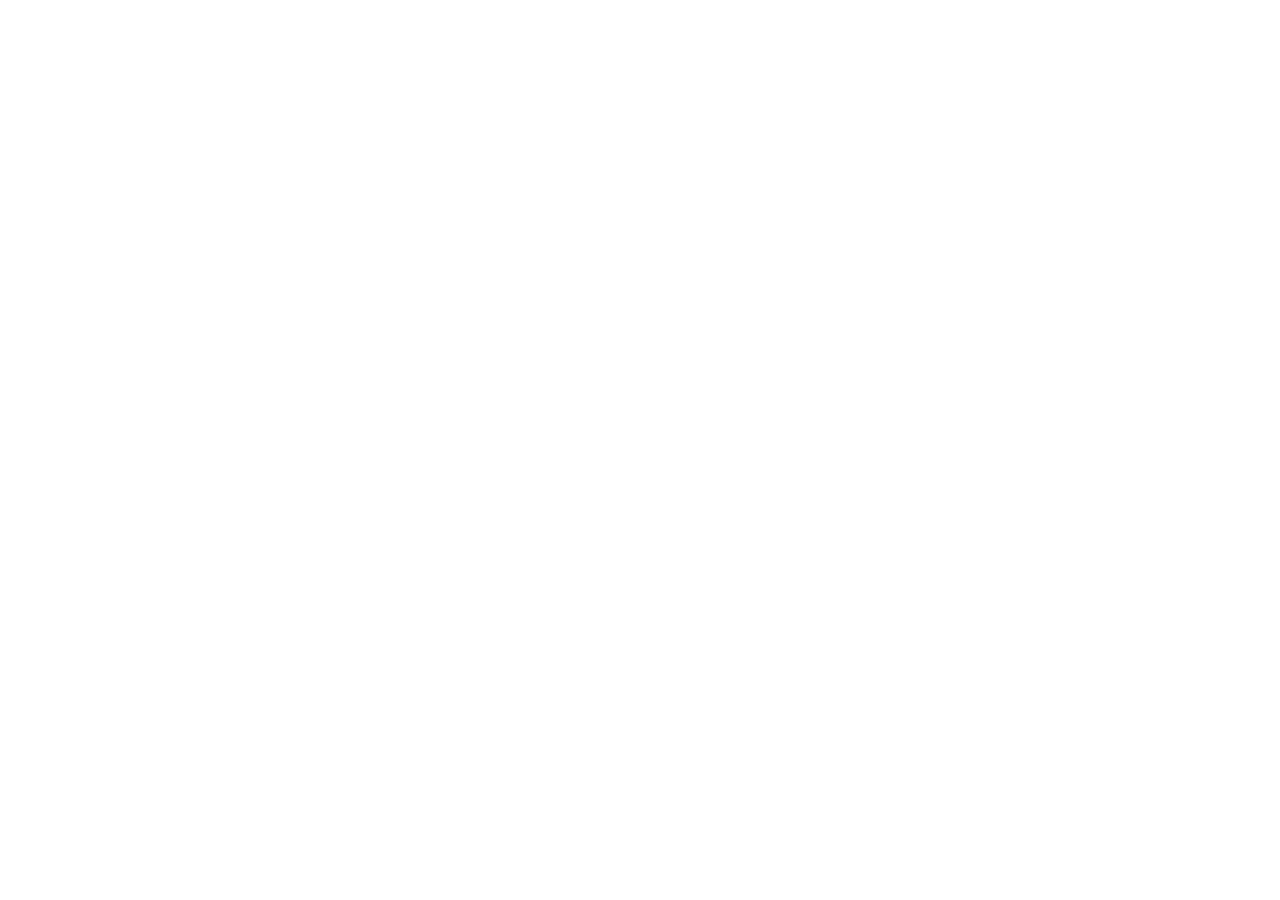
==== reservation.html @ cbc21ff5 "feat: images locales, galerie remaniée, page réservation eviivo - Téléchargement des 33 photos depui" ====
<!DOCTYPE html>
<html lang="fr">
  <head>
    <meta charset="utf-8" />
    <meta name="viewport" content="width=device-width, initial-scale=1" />
    <title>Réserver — Les Terrasses du Fort</title>
    <meta http-equiv="refresh" content="0; url=https://www.les-terrasses-du-fort.fr/fr-FR/le-studio?noofrooms=1&adults1=2&children1=0&utm_source=website&utm_medium=direct" />
    <link rel="canonical" href="https://www.les-terrasses-du-fort.fr/fr-FR/le-studio" />
  </head>
  <body>
    <script>
      window.location.replace(
        'https://www.les-terrasses-du-fort.fr/fr-FR/le-studio?noofrooms=1&adults1=2&children1=0&utm_source=website&utm_medium=direct'
      );
    </script>
    <p>Redirection vers la page de réservation…
      <a href="https://www.les-terrasses-du-fort.fr/fr-FR/le-studio?noofrooms=1&adults1=2&children1=0">
        Cliquez ici si la redirection ne fonctionne pas.
      </a>
    </p>
  </body>
</html>
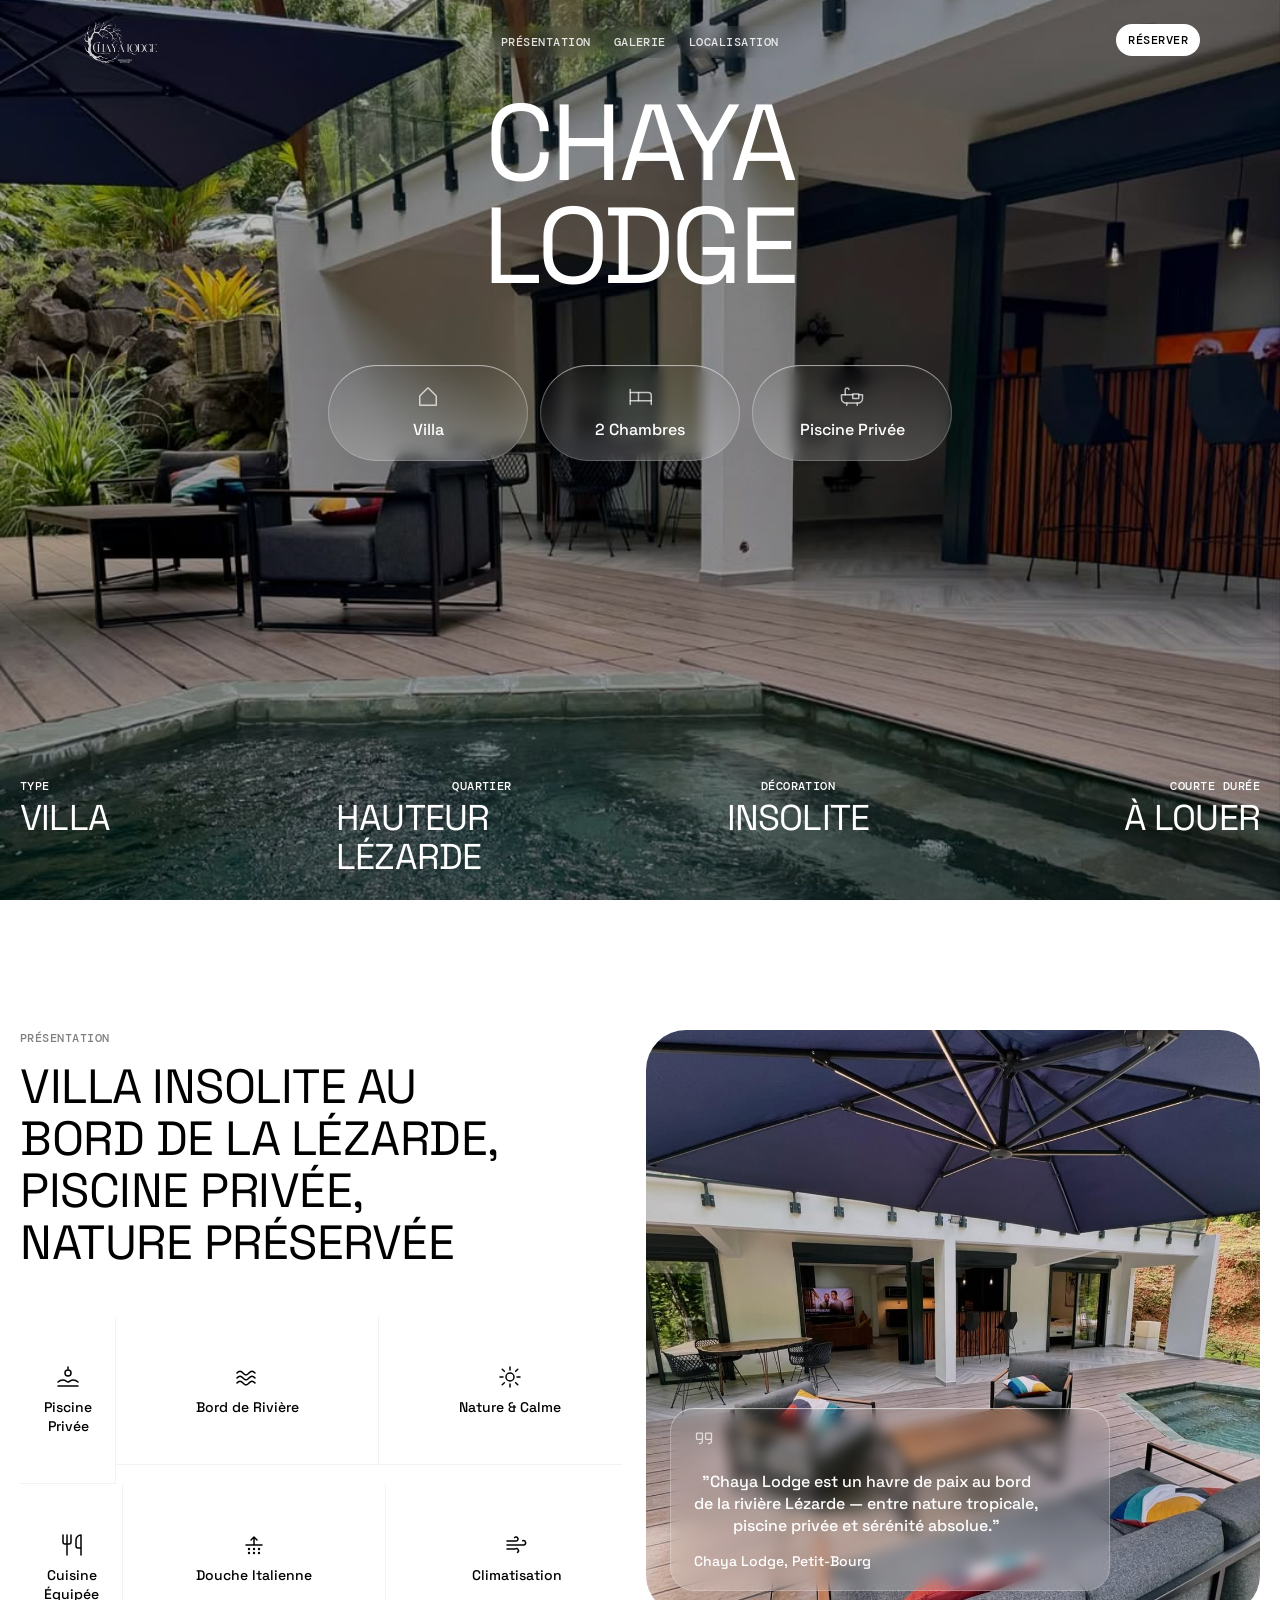
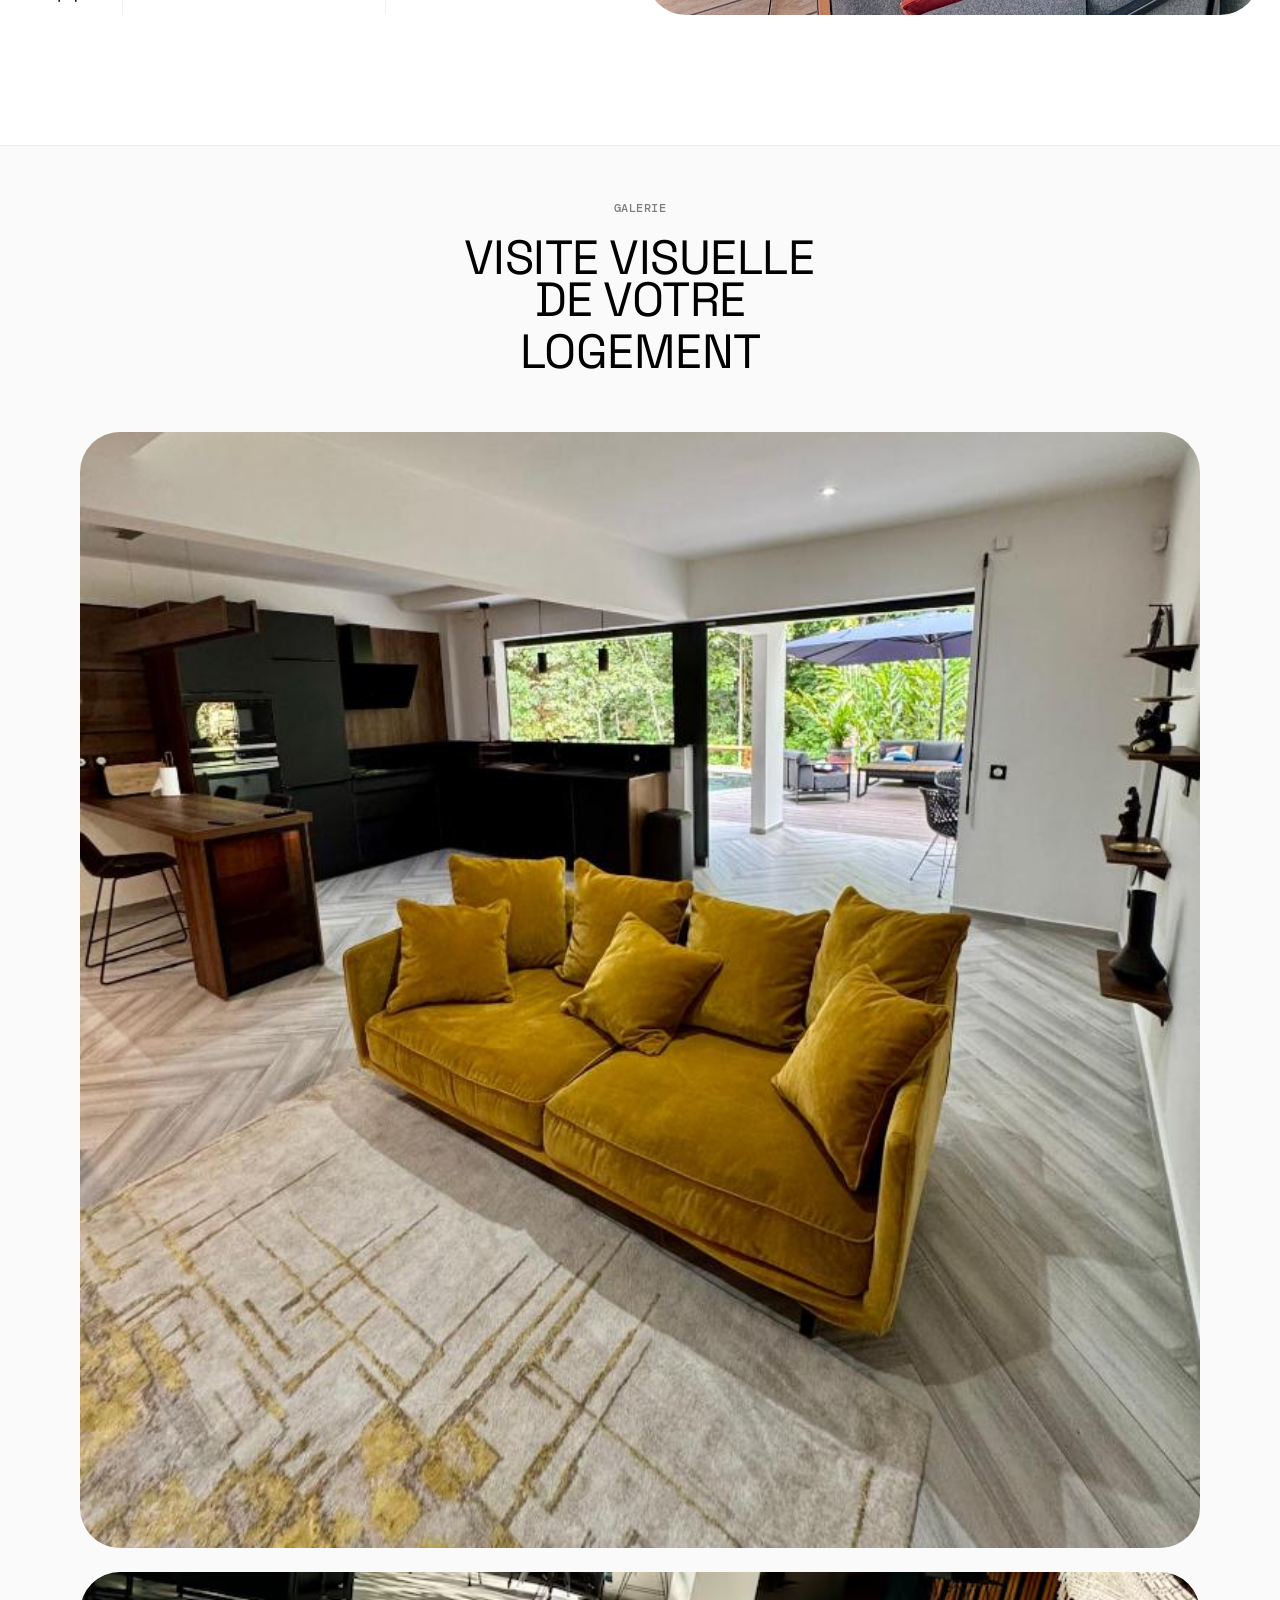
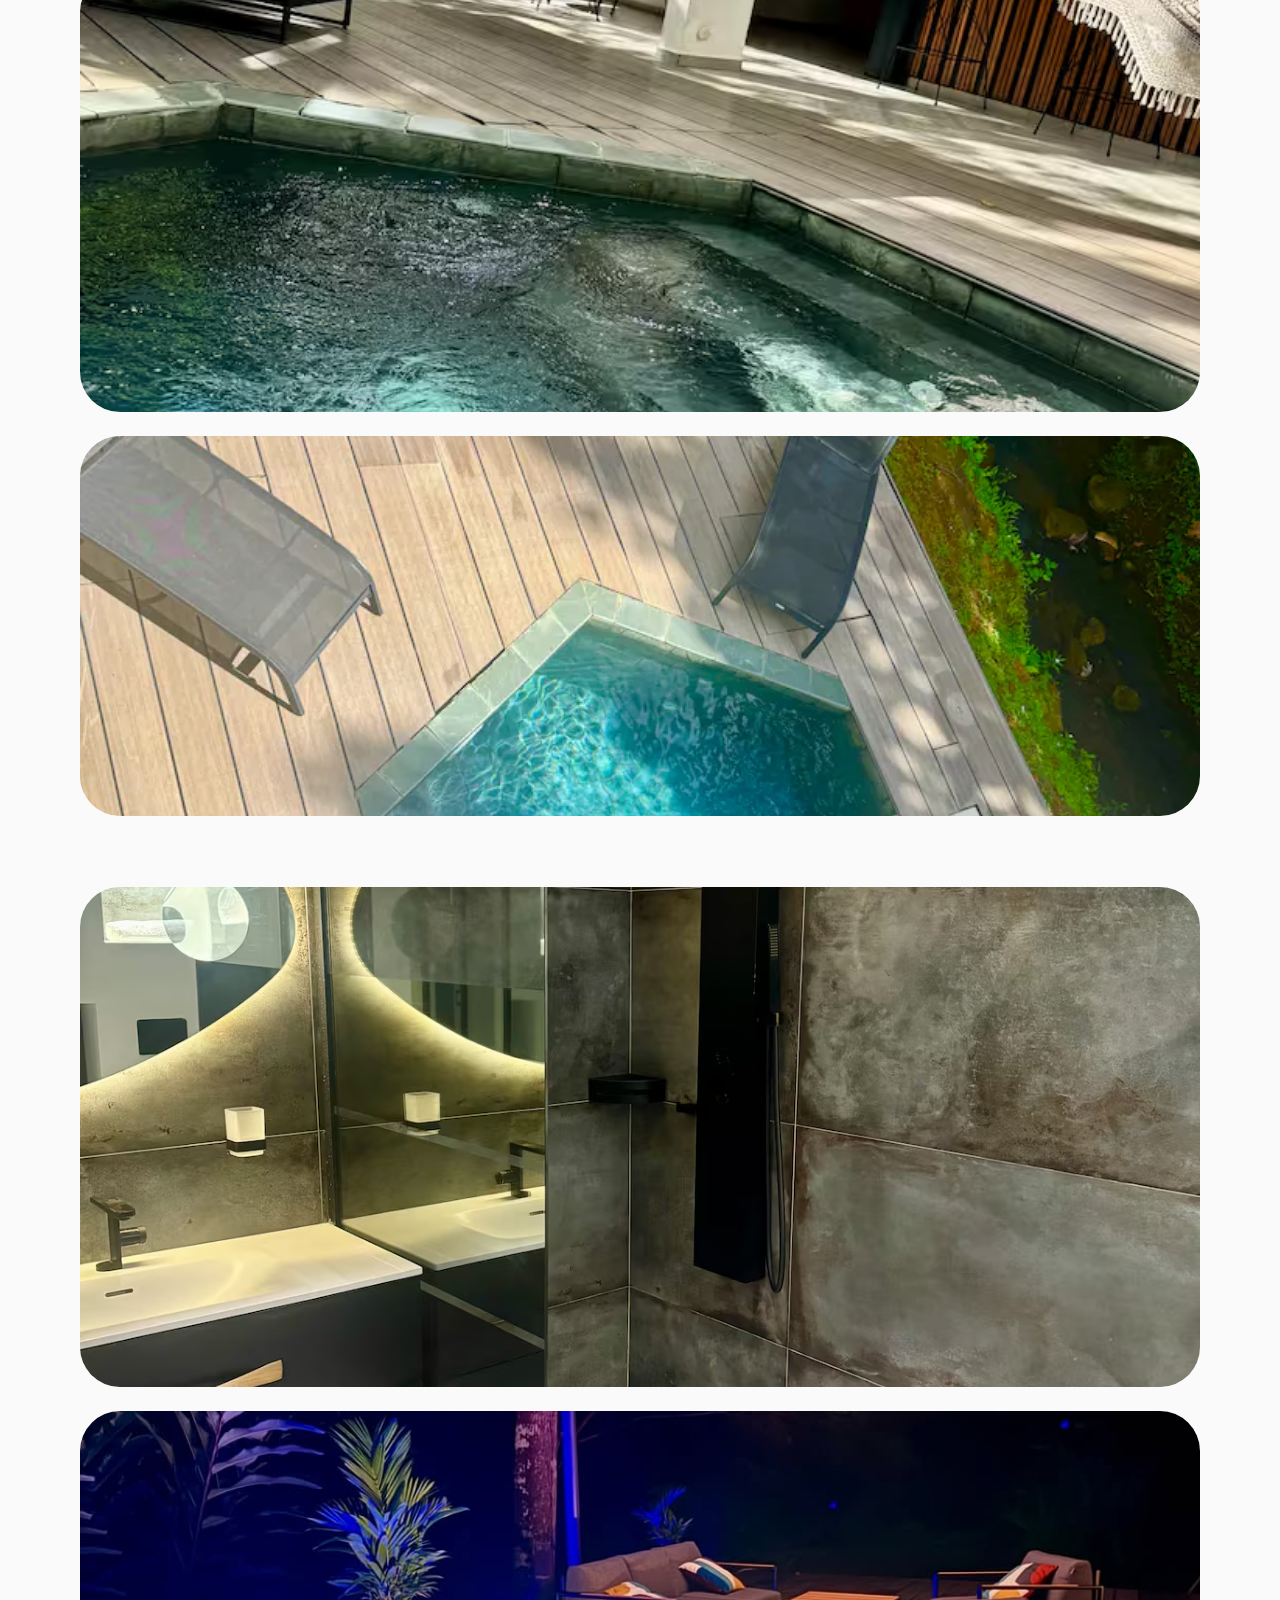
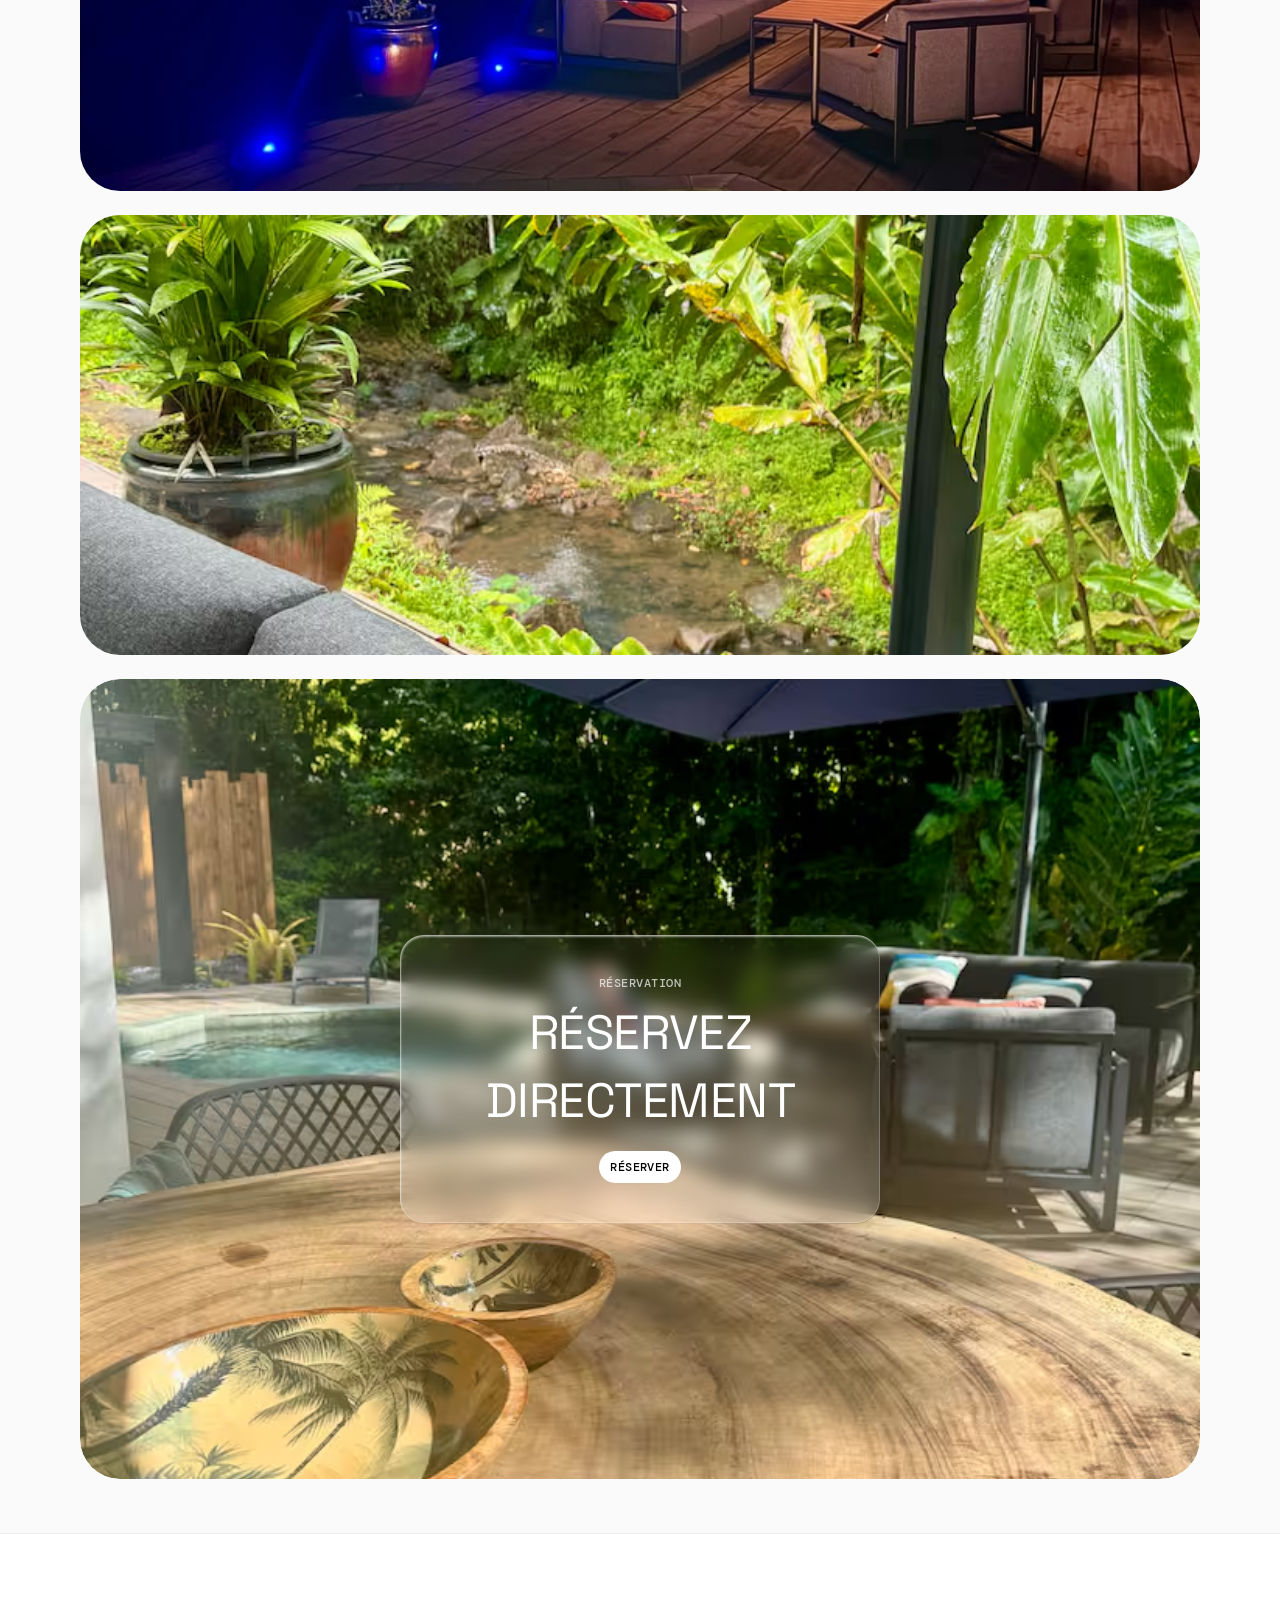
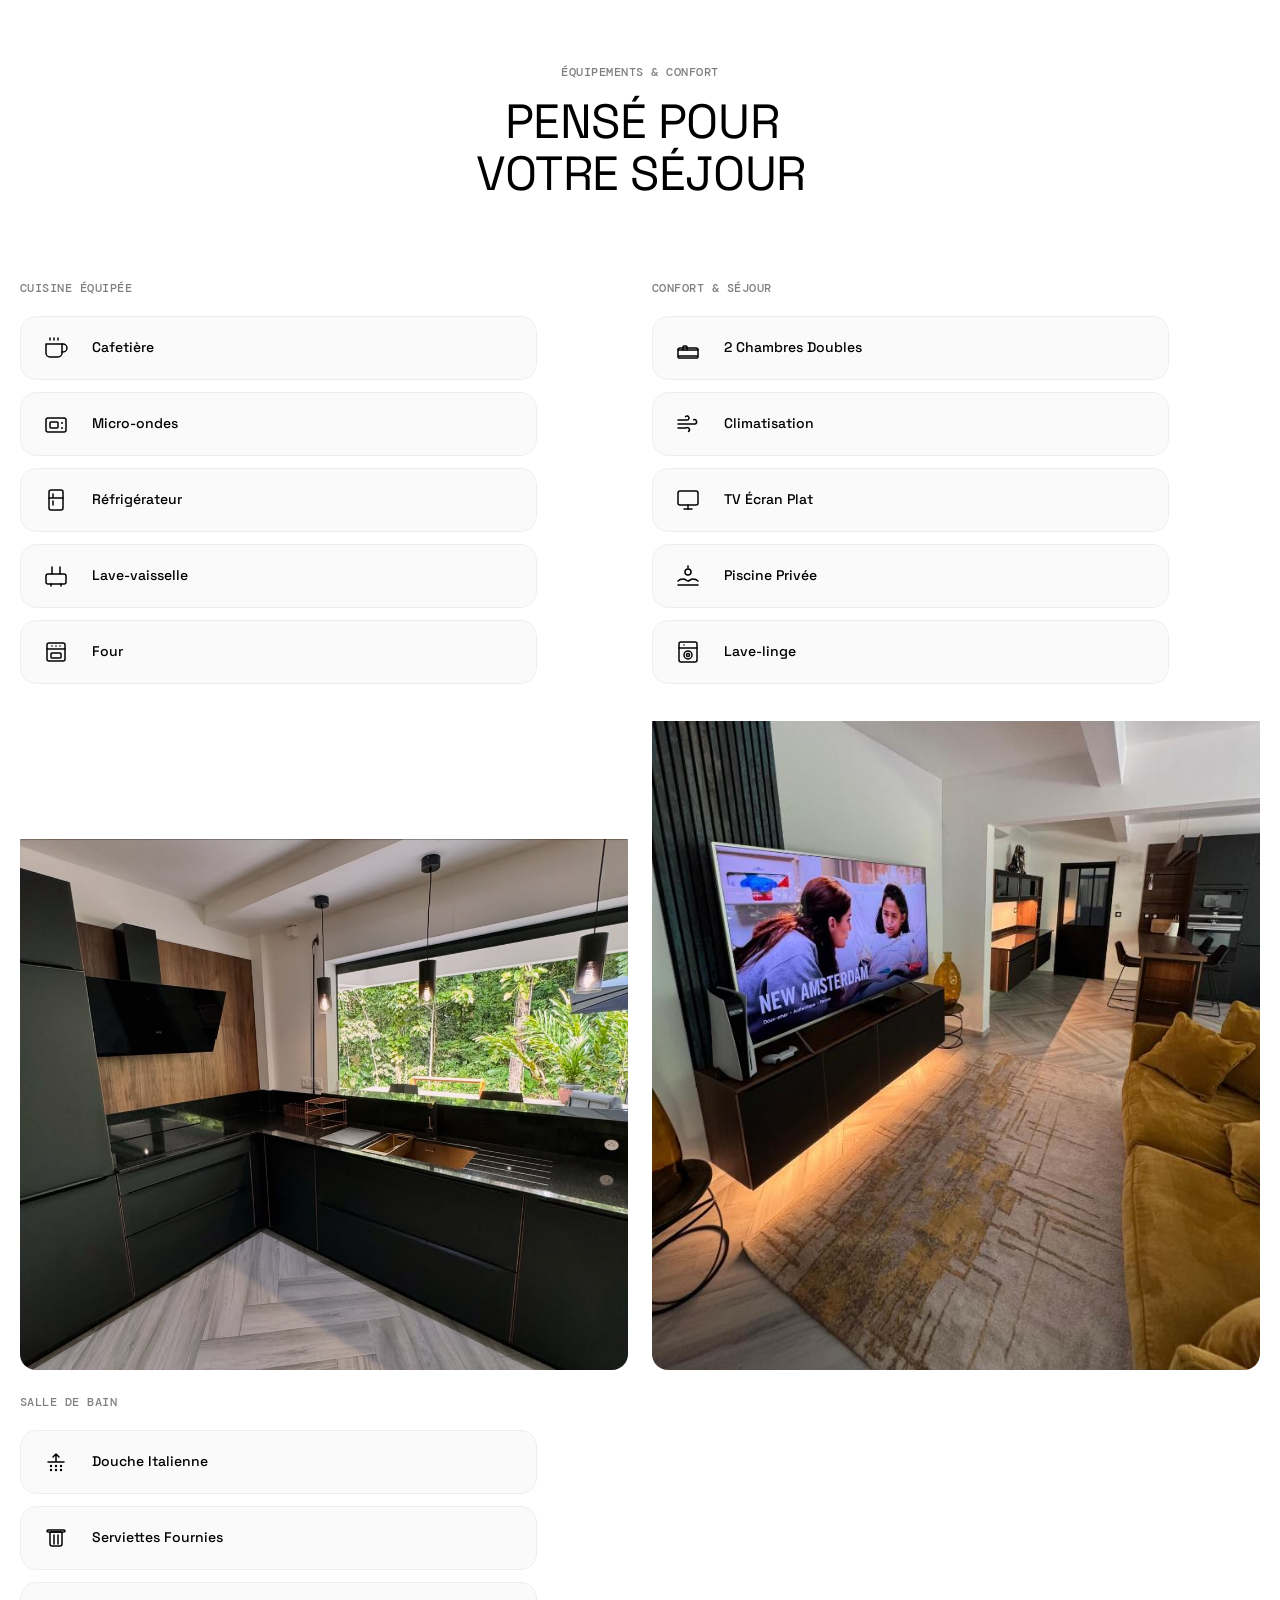
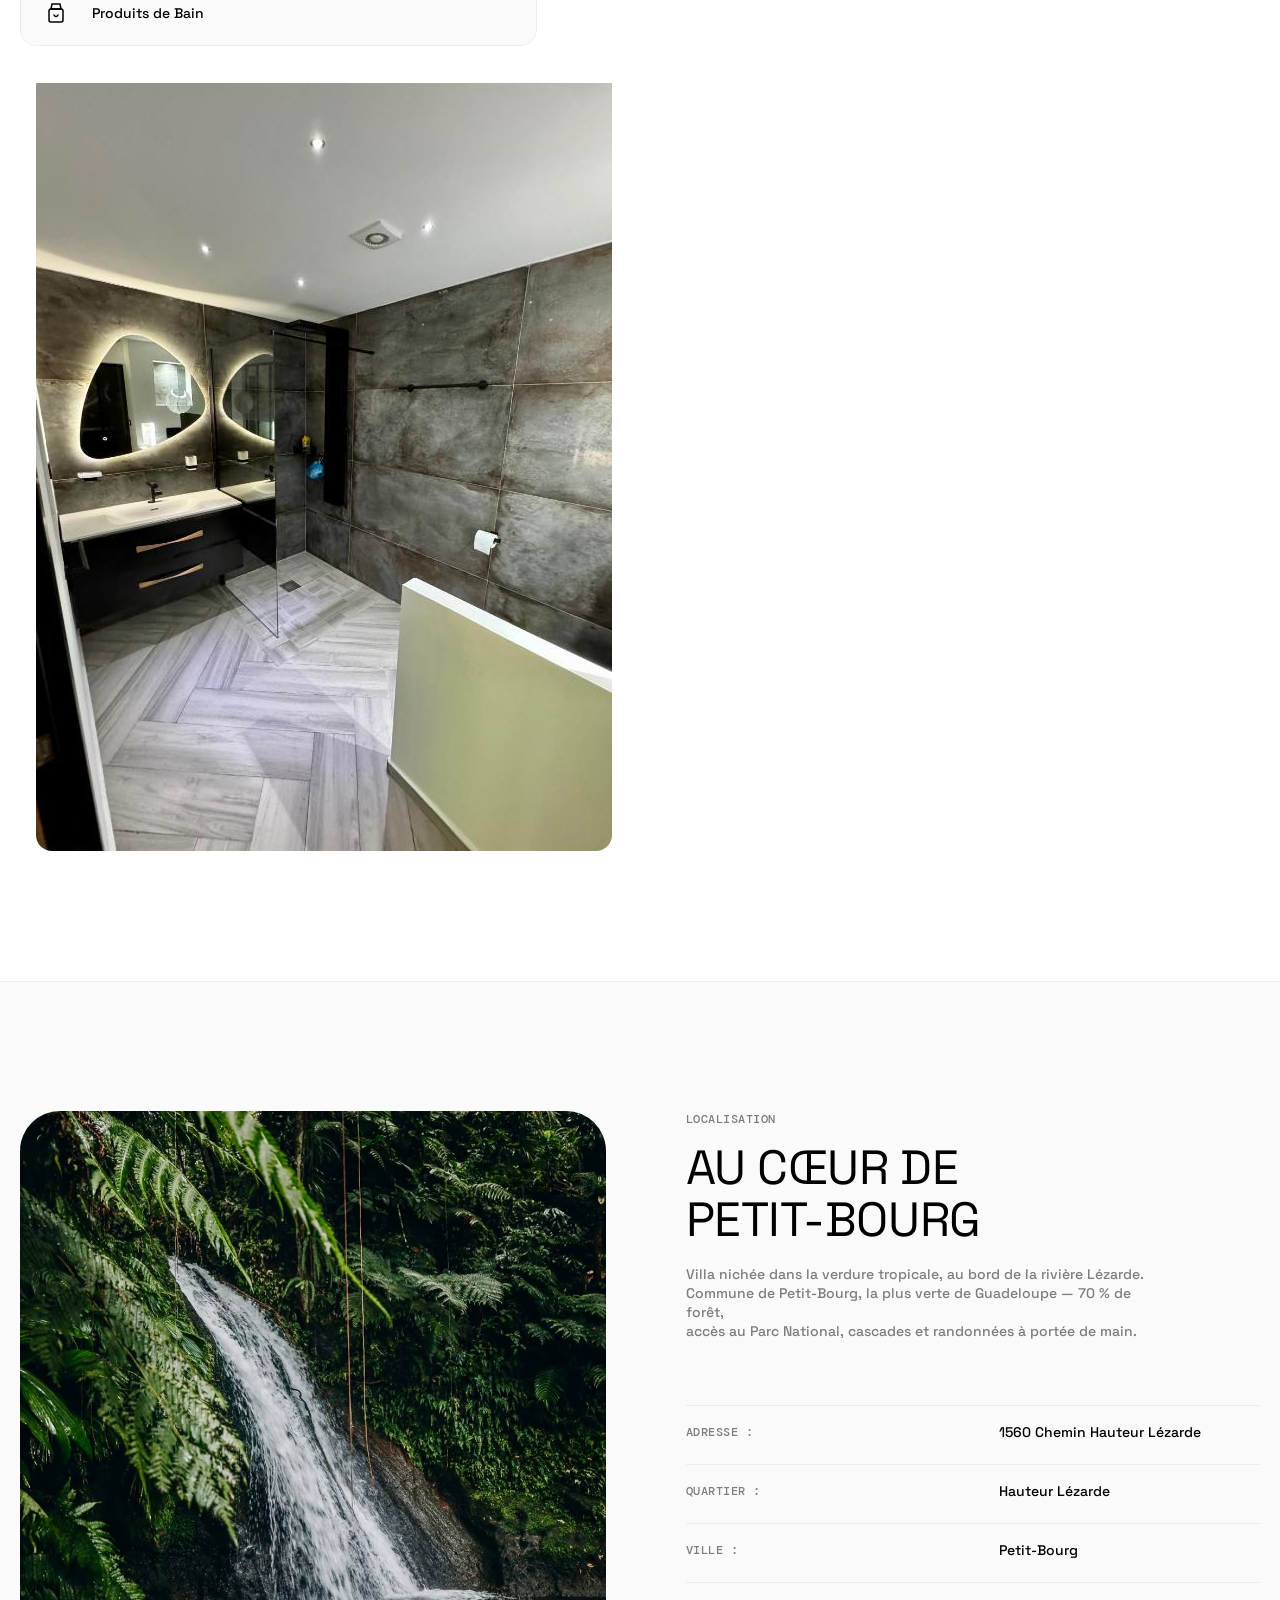
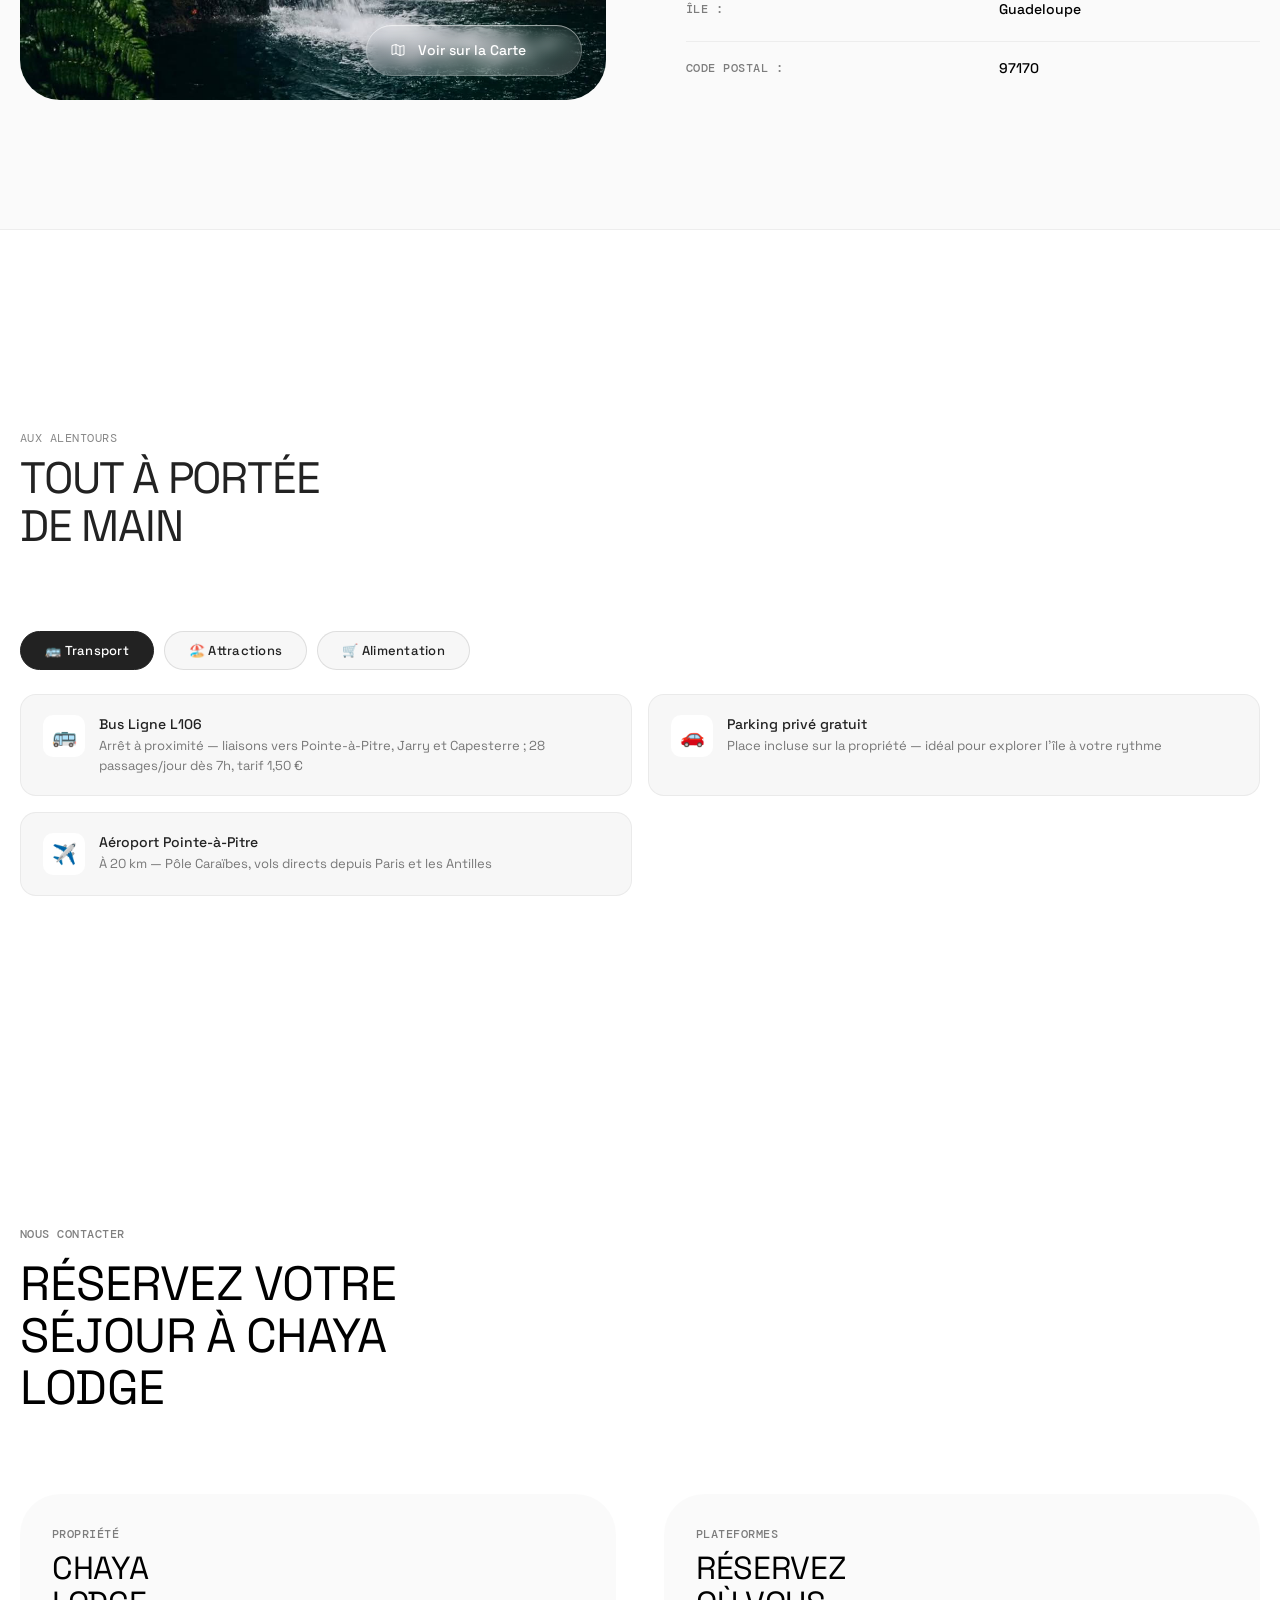
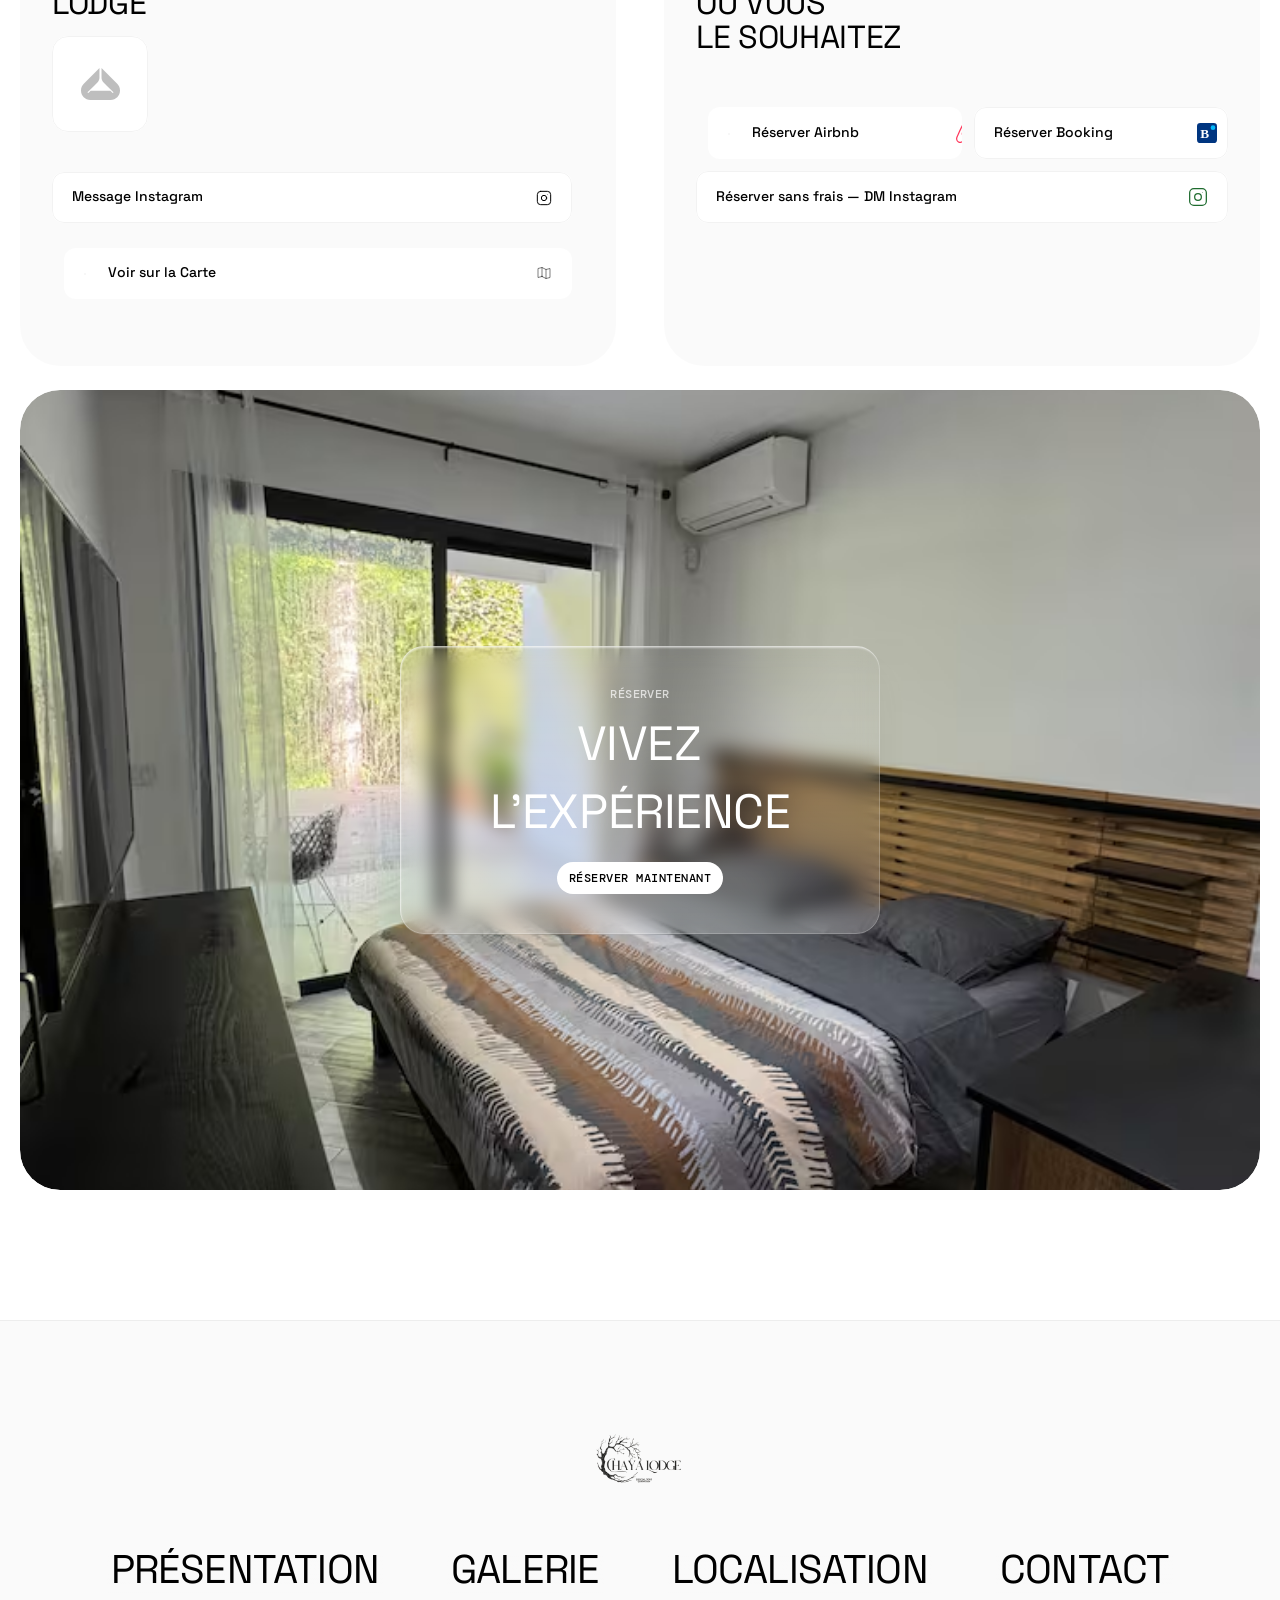
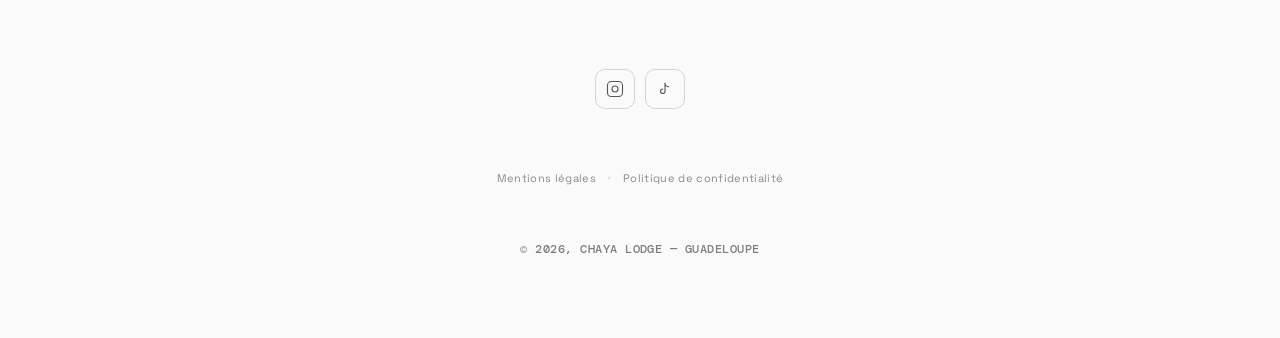
==== commit 32ad8826: "feat: Chaya Lodge — site vitrine complet avec nouvelles images Co-Authored-By: Claude Sonnet 4.6 <no" ====
--- a/reservation.html
+++ b/reservation.html
@@ -3,20 +3,16 @@
   <head>
     <meta charset="utf-8" />
     <meta name="viewport" content="width=device-width, initial-scale=1" />
-    <title>Réserver — Les Terrasses du Fort</title>
-    <meta http-equiv="refresh" content="0; url=https://www.les-terrasses-du-fort.fr/fr-FR/le-studio?noofrooms=1&adults1=2&children1=0&utm_source=website&utm_medium=direct" />
-    <link rel="canonical" href="https://www.les-terrasses-du-fort.fr/fr-FR/le-studio" />
+    <title>Réserver — Chaya Lodge</title>
+    <meta http-equiv="refresh" content="0; url=/" />
+    <link rel="canonical" href="https://[DOMAINE]/" />
   </head>
   <body>
     <script>
-      window.location.replace(
-        'https://www.les-terrasses-du-fort.fr/fr-FR/le-studio?noofrooms=1&adults1=2&children1=0&utm_source=website&utm_medium=direct'
-      );
+      window.location.replace('/');
     </script>
-    <p>Redirection vers la page de réservation…
-      <a href="https://www.les-terrasses-du-fort.fr/fr-FR/le-studio?noofrooms=1&adults1=2&children1=0">
-        Cliquez ici si la redirection ne fonctionne pas.
-      </a>
+    <p>Redirection vers la page d'accueil…
+      <a href="/">Cliquez ici si la redirection ne fonctionne pas.</a>
     </p>
   </body>
 </html>
